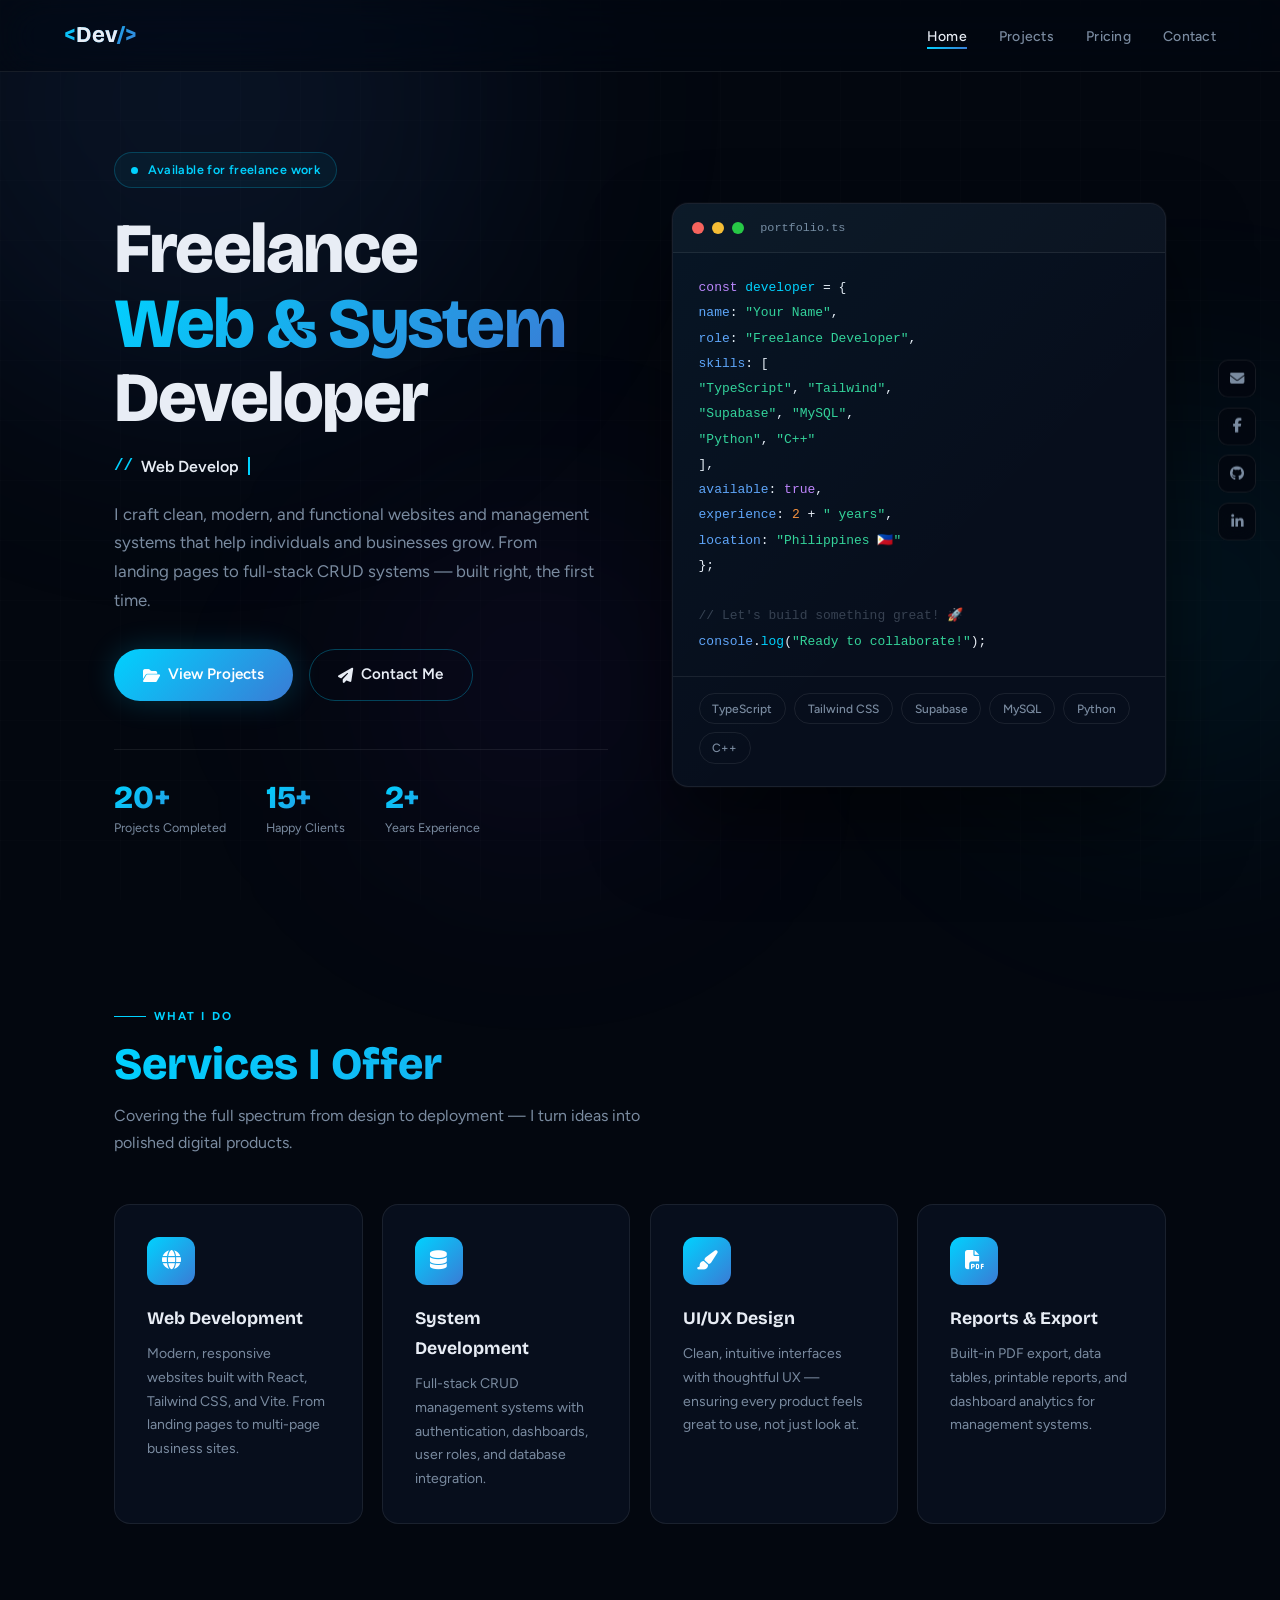
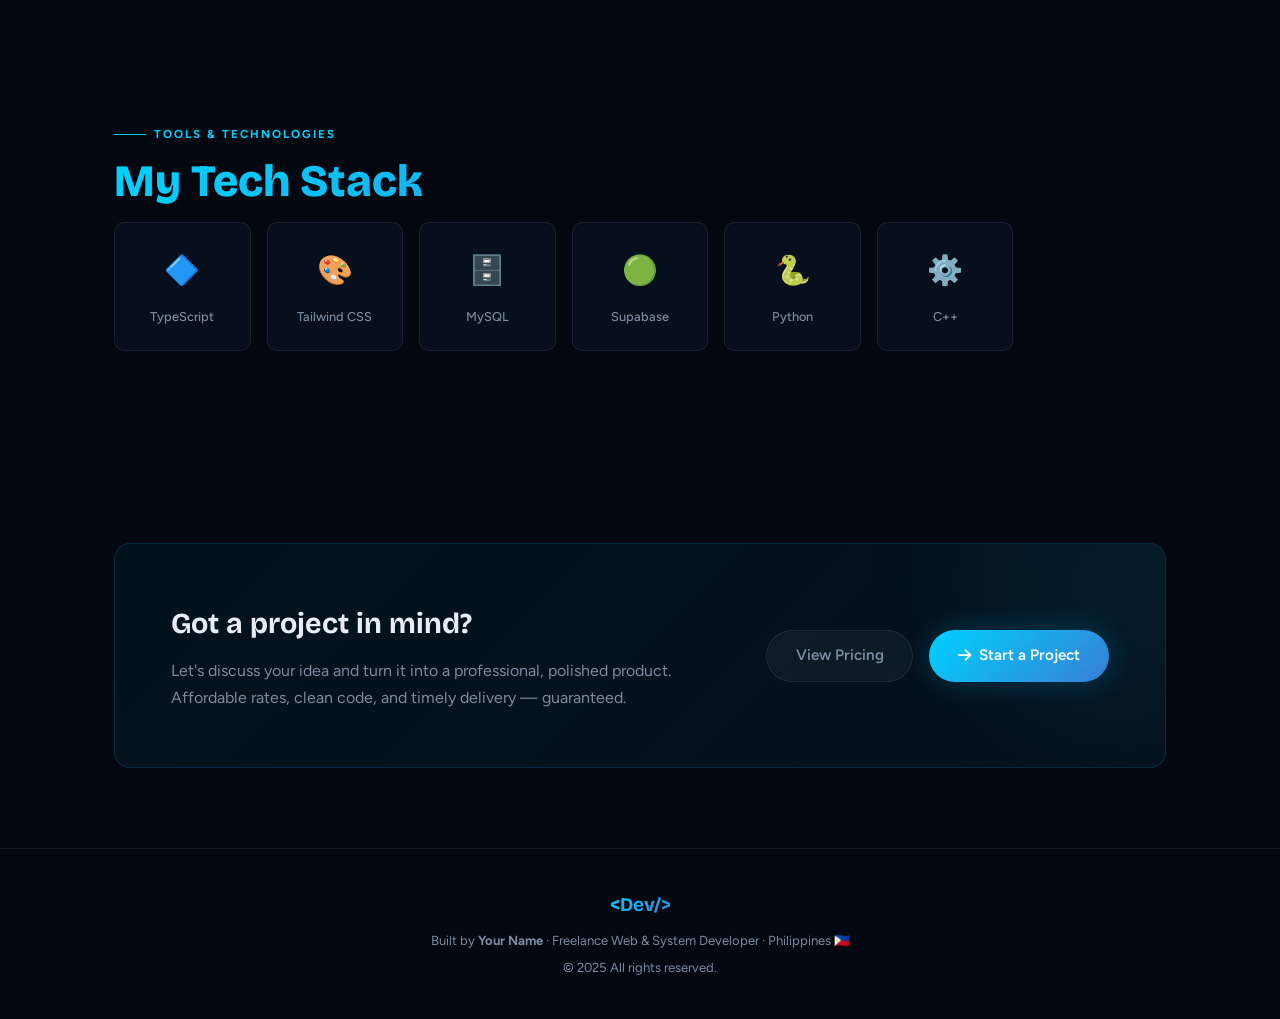
==== index.html @ e7409c3f "Remove download CV link and function Removed the download CV link and its associated function." ====
<!DOCTYPE html>
<html lang="en">
<head>
<meta charset="UTF-8">
<meta name="viewport" content="width=device-width, initial-scale=1.0">
<title>Home — DevPortfolio</title>
<link rel="stylesheet" href="style.css">
<link rel="stylesheet" href="https://cdnjs.cloudflare.com/ajax/libs/font-awesome/6.5.0/css/all.min.css">
<style>
/* ── HOME-SPECIFIC ── */
#home {
  min-height: calc(100vh - var(--nav-h));
  display: flex; align-items: center;
  padding: 5rem 0 4rem;
}
.hero-grid {
  display: grid; grid-template-columns: 1fr 1fr;
  gap: 4rem; align-items: center;
}

/* Badge */
.status-badge {
  display: inline-flex; align-items: center; gap: 0.6rem;
  padding: 0.4rem 1rem; border-radius: 99px;
  border: 1px solid rgba(0,210,255,0.22);
  background: rgba(0,210,255,0.05);
  font-size: 0.78rem; color: var(--cyan); font-weight: 600;
  margin-bottom: 1.5rem; letter-spacing: 0.03em;
}
.dot-pulse { width: 7px; height: 7px; border-radius: 50%; background: var(--cyan); animation: pulse 2s infinite; }
@keyframes pulse { 0%,100%{opacity:1;transform:scale(1)} 50%{opacity:0.35;transform:scale(0.75)} }

/* Heading */
h1.hero-title {
  font-family: var(--heading); font-size: clamp(2.8rem, 5.5vw, 4.4rem);
  font-weight: 800; line-height: 1.06; letter-spacing: -0.025em;
  margin-bottom: 1rem;
}
.grad-line { background: var(--grad); -webkit-background-clip: text; -webkit-text-fill-color: transparent; }

/* Typing */
.typing-row {
  display: flex; align-items: center; gap: 0.5rem;
  font-size: 1rem; margin-bottom: 1.2rem; color: var(--muted); min-height: 1.8em;
}
.typing-prefix { color: var(--cyan); font-weight: 600; font-family: monospace; }
#typing-text { color: var(--text); font-weight: 600; }
.cursor {
  display: inline-block; width: 2px; height: 1.1em;
  background: var(--cyan); margin-left: 1px;
  animation: blink 0.9s step-end infinite; vertical-align: text-bottom;
}
@keyframes blink { 50% { opacity: 0; } }

.hero-desc { color: var(--muted); font-size: 1.05rem; max-width: 480px; margin-bottom: 2.2rem; }

.hero-btns { display: flex; gap: 1rem; flex-wrap: wrap; margin-bottom: 3rem; }

/* Stats */
.hero-stats {
  display: flex; gap: 2.5rem;
  padding-top: 2rem; border-top: 1px solid var(--border);
}
.stat-num {
  font-family: var(--heading); font-size: 2rem; font-weight: 800;
  background: var(--grad); -webkit-background-clip: text; -webkit-text-fill-color: transparent;
  line-height: 1;
}
.stat-label { font-size: 0.78rem; color: var(--muted); margin-top: 0.2rem; }

/* Code Window */
.code-window {
  width: 100%; background: var(--bg2);
  border: 1px solid var(--border); border-radius: var(--radius);
  overflow: hidden;
  box-shadow: 0 40px 80px rgba(0,0,0,0.5), 0 0 0 1px rgba(255,255,255,0.03);
  position: relative;
}
.code-window::before {
  content: ''; position: absolute; inset: 0;
  background: linear-gradient(135deg, rgba(0,210,255,0.04) 0%, transparent 60%);
  pointer-events: none;
}
.code-titlebar {
  display: flex; align-items: center; gap: 0.5rem;
  padding: 0.85rem 1.2rem;
  background: rgba(255,255,255,0.02);
  border-bottom: 1px solid var(--border);
}
.cwin-dot { width: 12px; height: 12px; border-radius: 50%; }
.cwin-r { background: #ff5f57; } .cwin-y { background: #febc2e; } .cwin-g { background: #28c840; }
.cwin-name { font-size: 0.74rem; color: var(--muted); margin-left: 0.5rem; font-family: monospace; }
.code-body { padding: 1.4rem 1.6rem; font-family: 'Courier New', monospace; font-size: 0.81rem; line-height: 1.95; }
.code-line { display: block; }
.c-kw { color: #c084fc; } .c-fn { color: #60a5fa; }
.c-str { color: #34d399; } .c-cmt { color: #374151; }
.c-var { color: var(--cyan); } .c-num { color: #fb923c; }

.skills-bar {
  display: flex; flex-wrap: wrap; gap: 0.5rem;
  padding: 1rem 1.6rem 1.4rem;
  border-top: 1px solid var(--border);
}

/* Services section */
#services { padding: 6rem 0; }
.services-grid {
  display: grid; grid-template-columns: repeat(auto-fit, minmax(240px, 1fr));
  gap: 1.2rem; margin-top: 1rem;
}
.service-card {
  padding: 2rem; border-radius: var(--radius);
  background: var(--bg2); border: 1px solid var(--border);
  position: relative; overflow: hidden; transition: all 0.3s;
}
.service-card::after {
  content: ''; position: absolute; bottom: 0; left: 0; right: 0;
  height: 2px; background: var(--grad);
  transform: scaleX(0); transform-origin: left; transition: transform 0.35s;
}
.service-card:hover { transform: translateY(-5px); border-color: rgba(0,210,255,0.2); box-shadow: 0 20px 50px rgba(0,0,0,0.35); }
.service-card:hover::after { transform: scaleX(1); }
.service-icon {
  width: 48px; height: 48px; border-radius: 12px;
  background: var(--grad); display: flex; align-items: center; justify-content: center;
  font-size: 1.2rem; color: #fff; margin-bottom: 1.2rem;
}
.service-title { font-family: var(--heading); font-size: 1.1rem; font-weight: 700; margin-bottom: 0.5rem; }
.service-desc { color: var(--muted); font-size: 0.875rem; }

/* Tech stack */
#techstack { padding: 6rem 0; }
.tech-grid {
  display: grid; grid-template-columns: repeat(auto-fill, minmax(120px, 1fr));
  gap: 1rem; margin-top: 1rem;
}
.tech-item {
  display: flex; flex-direction: column; align-items: center; gap: 0.7rem;
  padding: 1.4rem 1rem; border-radius: var(--radius-sm);
  background: var(--bg2); border: 1px solid var(--border);
  font-size: 0.8rem; color: var(--muted); font-weight: 500;
  transition: all 0.25s; cursor: default;
}
.tech-item:hover { border-color: rgba(0,210,255,0.3); color: var(--text); transform: translateY(-3px); }
.tech-icon { font-size: 1.8rem; }

/* CTA Banner */
.cta-banner {
  margin: 6rem 0 5rem;
  padding: 3.5rem; border-radius: var(--radius);
  background: linear-gradient(135deg, rgba(0,210,255,0.06), rgba(58,123,213,0.08));
  border: 1px solid rgba(0,210,255,0.15);
  display: flex; align-items: center; justify-content: space-between; gap: 2rem;
  position: relative; overflow: hidden;
}
.cta-banner::before {
  content: ''; position: absolute; top: -50%; right: -10%;
  width: 300px; height: 300px; border-radius: 50%;
  background: rgba(0,210,255,0.05); filter: blur(60px);
}
.cta-banner h3 {
  font-family: var(--heading); font-size: 1.8rem; font-weight: 700; margin-bottom: 0.5rem;
}
.cta-banner p { color: var(--muted); max-width: 500px; }

@media (max-width: 768px) {
  .hero-grid { grid-template-columns: 1fr; }
  .code-window { display: none; }
  .hero-stats { gap: 1.5rem; }
  .cta-banner { flex-direction: column; text-align: center; }
}
</style>
</head>
<body>
<div id="loader"><div class="loader-ring"></div></div>
<div class="grid-bg"></div>
<div class="orb orb-1"></div><div class="orb orb-2"></div><div class="orb orb-3"></div>

<!-- Floating Socials -->
<div class="float-socials">
  <a href="mailto:hello@yourname.com" class="float-social" title="Email"><i class="fas fa-envelope"></i></a>
  <a href="https://facebook.com" target="_blank" class="float-social" title="Facebook"><i class="fab fa-facebook-f"></i></a>
  <a href="https://github.com" target="_blank" class="float-social" title="GitHub"><i class="fab fa-github"></i></a>
  <a href="https://linkedin.com" target="_blank" class="float-social" title="LinkedIn"><i class="fab fa-linkedin-in"></i></a>
</div>

<button id="back-top" onclick="window.scrollTo({top:0,behavior:'smooth'})"><i class="fas fa-chevron-up"></i></button>

<!-- NAV -->
<nav id="navbar">
  <a href="index.html" class="nav-logo">&lt;<em>Dev</em>/&gt;</a>
  <button class="hamburger" id="hamburger"><span></span><span></span><span></span></button>
  <ul class="nav-links" id="nav-links">
    <li><a href="index.html" class="active">Home</a></li>
    <li><a href="projects.html">Projects</a></li>
    <li><a href="pricing.html">Pricing</a></li>
    <li><a href="contact.html">Contact</a></li>
  </ul>
</nav>

<div class="page-wrap">

<!-- ══ HERO ══ -->
<section id="home">
  <div class="container">
    <div class="hero-grid">
      <div class="hero-left page-enter">
        <div class="status-badge"><div class="dot-pulse"></div>Available for freelance work</div>
        <h1 class="hero-title">Freelance<br><span class="grad-line">Web & System</span><br>Developer</h1>
        <div class="typing-row">
          <span class="typing-prefix">// </span>
          <span id="typing-text"></span><span class="cursor"></span>
        </div>
        <p class="hero-desc">I craft clean, modern, and functional websites and management systems that help individuals and businesses grow. From landing pages to full-stack CRUD systems — built right, the first time.</p>
        <div class="hero-btns">
          <a href="projects.html" class="btn btn-primary"><i class="fas fa-folder-open"></i> View Projects</a>
          <a href="contact.html" class="btn btn-outline"><i class="fas fa-paper-plane"></i> Contact Me</a>
        </div>
        <div class="hero-stats">
          <div class="stat-item"><div class="stat-num">20+</div><div class="stat-label">Projects Completed</div></div>
          <div class="stat-item"><div class="stat-num">15+</div><div class="stat-label">Happy Clients</div></div>
          <div class="stat-item"><div class="stat-num">2+</div><div class="stat-label">Years Experience</div></div>
        </div>
      </div>

      <div class="hero-right page-enter" style="animation-delay:0.15s">
        <div class="code-window">
          <div class="code-titlebar">
            <div class="cwin-dot cwin-r"></div>
            <div class="cwin-dot cwin-y"></div>
            <div class="cwin-dot cwin-g"></div>
            <span class="cwin-name">portfolio.ts</span>
          </div>
          <div class="code-body">
<span class="code-line"><span class="c-kw">const</span> <span class="c-var">developer</span> = {</span>
<span class="code-line">  <span class="c-fn">name</span>: <span class="c-str">"Your Name"</span>,</span>
<span class="code-line">  <span class="c-fn">role</span>: <span class="c-str">"Freelance Developer"</span>,</span>
<span class="code-line">  <span class="c-fn">skills</span>: [</span>
<span class="code-line">    <span class="c-str">"TypeScript"</span>, <span class="c-str">"Tailwind"</span>,</span>
<span class="code-line">    <span class="c-str">"Supabase"</span>, <span class="c-str">"MySQL"</span>,</span>
<span class="code-line">    <span class="c-str">"Python"</span>, <span class="c-str">"C++"</span></span>
<span class="code-line">  ],</span>
<span class="code-line">  <span class="c-fn">available</span>: <span class="c-kw">true</span>,</span>
<span class="code-line">  <span class="c-fn">experience</span>: <span class="c-num">2</span> + <span class="c-str">" years"</span>,</span>
<span class="code-line">  <span class="c-fn">location</span>: <span class="c-str">"Philippines 🇵🇭"</span></span>
<span class="code-line">};</span>
<span class="code-line">&nbsp;</span>
<span class="code-line"><span class="c-cmt">// Let's build something great! 🚀</span></span>
<span class="code-line"><span class="c-fn">console</span>.<span class="c-var">log</span>(<span class="c-str">"Ready to collaborate!"</span>);</span>
          </div>
          <div class="skills-bar">
            <span class="chip">TypeScript</span>
            <span class="chip">Tailwind CSS</span>
            <span class="chip">Supabase</span>
            <span class="chip">MySQL</span>
            <span class="chip">Python</span>
            <span class="chip">C++</span>
          </div>
        </div>
      </div>
    </div>
  </div>
</section>

<!-- ══ SERVICES ══ -->
<section id="services">
  <div class="container">
    <div class="reveal"><div class="section-label">What I Do</div></div>
    <h2 class="section-title reveal">Services I Offer</h2>
    <p class="section-sub reveal">Covering the full spectrum from design to deployment — I turn ideas into polished digital products.</p>
    <div class="services-grid">
      <div class="service-card reveal">
        <div class="service-icon"><i class="fas fa-globe"></i></div>
        <div class="service-title">Web Development</div>
        <p class="service-desc">Modern, responsive websites built with React, Tailwind CSS, and Vite. From landing pages to multi-page business sites.</p>
      </div>
      <div class="service-card reveal delay-1">
        <div class="service-icon"><i class="fas fa-database"></i></div>
        <div class="service-title">System Development</div>
        <p class="service-desc">Full-stack CRUD management systems with authentication, dashboards, user roles, and database integration.</p>
      </div>
      <div class="service-card reveal delay-2">
        <div class="service-icon"><i class="fas fa-paint-brush"></i></div>
        <div class="service-title">UI/UX Design</div>
        <p class="service-desc">Clean, intuitive interfaces with thoughtful UX — ensuring every product feels great to use, not just look at.</p>
      </div>
      <div class="service-card reveal delay-3">
        <div class="service-icon"><i class="fas fa-file-pdf"></i></div>
        <div class="service-title">Reports & Export</div>
        <p class="service-desc">Built-in PDF export, data tables, printable reports, and dashboard analytics for management systems.</p>
      </div>
    </div>
  </div>
</section>

<!-- ══ TECH STACK ══ -->
<section id="techstack">
  <div class="container">
    <div class="reveal"><div class="section-label">Tools & Technologies</div></div>
    <h2 class="section-title reveal">My Tech Stack</h2>
    <div class="tech-grid">
      
      <div class="tech-item reveal"><span class="tech-icon">🔷</span>TypeScript</div>
      <div class="tech-item reveal delay-1"><span class="tech-icon">🎨</span>Tailwind CSS</div>
      
      
      <div class="tech-item reveal delay-2"><span class="tech-icon">🗄️</span>MySQL</div>
      <div class="tech-item reveal delay-3"><span class="tech-icon">🟢</span>Supabase</div>
      <div class="tech-item reveal"><span class="tech-icon">🐍</span>Python</div>
      <div class="tech-item reveal delay-1"><span class="tech-icon">⚙️</span>C++</div>
      
      
      
    </div>
  </div>
</section>

<!-- ══ CTA BANNER ══ -->
<div class="container">
  <div class="cta-banner reveal">
    <div>
      <h3>Got a project in mind?</h3>
      <p>Let's discuss your idea and turn it into a professional, polished product. Affordable rates, clean code, and timely delivery — guaranteed.</p>
    </div>
    <div style="display:flex;gap:1rem;flex-shrink:0;flex-wrap:wrap">
      <a href="pricing.html" class="btn btn-ghost">View Pricing</a>
      <a href="contact.html" class="btn btn-primary"><i class="fas fa-arrow-right"></i> Start a Project</a>
    </div>
  </div>
</div>

</div><!-- end page-wrap -->

<!-- FOOTER -->
<footer>
  <div class="container">
    <div class="footer-logo">&lt;Dev/&gt;</div>
    <p>Built by <strong>Your Name</strong> · Freelance Web & System Developer · Philippines 🇵🇭</p>
    <p style="margin-top:0.3rem">© 2025 All rights reserved.</p>
  </div>
</footer>

<script>
window.addEventListener('load', () => setTimeout(() => document.getElementById('loader').classList.add('gone'), 500));

window.addEventListener('scroll', () => {
  document.getElementById('navbar').classList.toggle('scrolled', scrollY > 40);
  document.getElementById('back-top').classList.toggle('visible', scrollY > 400);
});

const ham = document.getElementById('hamburger');
const nl = document.getElementById('nav-links');
ham.addEventListener('click', () => {
  nl.classList.toggle('open');
  const sp = ham.querySelectorAll('span');
  if (nl.classList.contains('open')) {
    sp[0].style.transform = 'rotate(45deg) translate(5px,5px)';
    sp[1].style.opacity = '0';
    sp[2].style.transform = 'rotate(-45deg) translate(5px,-5px)';
  } else { sp.forEach(s => { s.style.transform = ''; s.style.opacity = ''; }); }
});
nl.querySelectorAll('a').forEach(a => a.addEventListener('click', () => {
  nl.classList.remove('open');
  ham.querySelectorAll('span').forEach(s => { s.style.transform = ''; s.style.opacity = ''; });
}));

// Typing
const skills = ['Web Development','System Development','UI/UX Design','Responsive Websites','CRUD Systems','Database Design'];
let si=0,ci=0,del=false;
const el = document.getElementById('typing-text');
function type() {
  const w = skills[si];
  el.textContent = del ? w.substring(0,ci--) : w.substring(0,ci++);
  let d = del ? 55 : 85;
  if (!del && ci===w.length+1) { d=1800; del=true; }
  if (del && ci===0) { del=false; si=(si+1)%skills.length; d=400; }
  setTimeout(type, d);
}
setTimeout(type, 900);

// Reveal
const obs = new IntersectionObserver(entries => {
  entries.forEach(e => { if (e.isIntersecting) { e.target.classList.add('visible'); obs.unobserve(e.target); } });
}, { threshold: 0.1 });
document.querySelectorAll('.reveal').forEach(el => obs.observe(el));</script>
</body>
</html>
---- style.css ----
@import url('https://fonts.googleapis.com/css2?family=Bricolage+Grotesque:opsz,wght@12..96,300;12..96,400;12..96,600;12..96,700;12..96,800&family=Figtree:wght@300;400;500;600&display=swap');

:root {
  --bg: #03070f;
  --bg2: #070e1c;
  --bg3: #0a1427;
  --surface: rgba(255,255,255,0.04);
  --border: rgba(255,255,255,0.08);
  --border-glow: rgba(0,210,255,0.3);
  --cyan: #00d2ff;
  --blue: #3a7bd5;
  --purple: #7c3aed;
  --grad: linear-gradient(135deg, #00d2ff, #3a7bd5);
  --grad2: linear-gradient(135deg, #3a7bd5, #7c3aed);
  --text: #e8edf5;
  --muted: #7a8ba0;
  --heading: 'Bricolage Grotesque', sans-serif;
  --body: 'Figtree', sans-serif;
  --nav-h: 72px;
  --radius: 16px;
  --radius-sm: 10px;
  --max-w: 1180px;
}

*, *::before, *::after { box-sizing: border-box; margin: 0; padding: 0; }
html { scroll-behavior: smooth; }
body {
  font-family: var(--body);
  background: var(--bg);
  color: var(--text);
  line-height: 1.7;
  overflow-x: hidden;
  min-height: 100vh;
}

::-webkit-scrollbar { width: 4px; }
::-webkit-scrollbar-track { background: var(--bg); }
::-webkit-scrollbar-thumb { background: var(--blue); border-radius: 99px; }

/* ── ORBS ── */
.orb { position: fixed; border-radius: 50%; filter: blur(120px); pointer-events: none; z-index: 0; }
.orb-1 { width: 600px; height: 600px; background: rgba(58,123,213,0.1); top: -200px; left: -100px; }
.orb-2 { width: 400px; height: 400px; background: rgba(0,210,255,0.07); bottom: 10%; right: -100px; }
.orb-3 { width: 300px; height: 300px; background: rgba(124,58,237,0.08); top: 60%; left: 30%; }

/* ── GRID DECO ── */
.grid-bg {
  position: fixed; inset: 0; z-index: 0; pointer-events: none;
  background-image:
    linear-gradient(rgba(255,255,255,0.012) 1px, transparent 1px),
    linear-gradient(90deg, rgba(255,255,255,0.012) 1px, transparent 1px);
  background-size: 60px 60px;
}

/* ── LOADER ── */
#loader {
  position: fixed; inset: 0; z-index: 9999;
  background: var(--bg);
  display: flex; align-items: center; justify-content: center;
  transition: opacity 0.5s, visibility 0.5s;
}
#loader.gone { opacity: 0; visibility: hidden; }
.loader-ring {
  width: 48px; height: 48px; border-radius: 50%;
  border: 2px solid var(--border);
  border-top-color: var(--cyan);
  animation: spin 0.8s linear infinite;
}
@keyframes spin { to { transform: rotate(360deg); } }

/* ── NAV ── */
nav {
  position: fixed; top: 0; left: 0; right: 0; z-index: 1000;
  height: var(--nav-h);
  display: flex; align-items: center;
  padding: 0 clamp(1.5rem, 5vw, 4rem);
  background: rgba(3,7,15,0.6);
  backdrop-filter: blur(24px) saturate(1.4);
  -webkit-backdrop-filter: blur(24px) saturate(1.4);
  border-bottom: 1px solid var(--border);
  transition: background 0.3s;
}
nav.scrolled { background: rgba(3,7,15,0.9); }

.nav-logo {
  font-family: var(--heading); font-size: 1.4rem; font-weight: 700;
  text-decoration: none; margin-right: auto;
  background: var(--grad); -webkit-background-clip: text; -webkit-text-fill-color: transparent;
}
.nav-logo em { font-style: normal; -webkit-text-fill-color: var(--text); }

.nav-links { display: flex; gap: 2rem; list-style: none; align-items: center; }
.nav-links a {
  font-size: 0.875rem; font-weight: 500; color: var(--muted);
  text-decoration: none; letter-spacing: 0.02em;
  position: relative; padding: 4px 0;
  transition: color 0.2s;
}
.nav-links a::after {
  content: ''; position: absolute; bottom: 0; left: 0; right: 0;
  height: 1.5px; background: var(--grad);
  transform: scaleX(0); transform-origin: left;
  transition: transform 0.3s;
}
.nav-links a:hover, .nav-links a.active { color: var(--text); }
.nav-links a.active::after, .nav-links a:hover::after { transform: scaleX(1); }
.nav-links a.nav-cta {
  padding: 0.45rem 1.2rem; border-radius: 99px;
  background: var(--grad); color: #fff !important; font-weight: 600;
  transition: opacity 0.2s, transform 0.2s !important;
}
.nav-links a.nav-cta::after { display: none !important; }
.nav-links a.nav-cta:hover { opacity: 0.85; transform: translateY(-1px); }

.hamburger {
  display: none; cursor: pointer; background: none;
  border: none; padding: 8px; flex-direction: column; gap: 5px;
}
.hamburger span { display: block; width: 22px; height: 2px; background: var(--text); border-radius: 2px; transition: all 0.3s; }

/* ── CONTAINER ── */
.container { max-width: var(--max-w); margin: 0 auto; padding: 0 clamp(1.5rem, 5vw, 4rem); }

/* ── PAGE WRAPPER ── */
.page-wrap { position: relative; z-index: 1; padding-top: var(--nav-h); }

/* ── SECTION LABELS ── */
.section-label {
  display: inline-flex; align-items: center; gap: 0.5rem;
  font-size: 0.72rem; font-weight: 700; letter-spacing: 0.18em;
  text-transform: uppercase; color: var(--cyan); margin-bottom: 0.8rem;
}
.section-label::before { content: ''; width: 2rem; height: 1px; background: var(--cyan); }

h1.page-title, h2.section-title {
  font-family: var(--heading); font-weight: 800; line-height: 1.1;
  background: var(--grad); -webkit-background-clip: text; -webkit-text-fill-color: transparent;
}
h1.page-title { font-size: clamp(2.8rem, 6vw, 4.5rem); letter-spacing: -0.02em; }
h2.section-title { font-size: clamp(1.8rem, 3.5vw, 2.8rem); margin-bottom: 0.8rem; }

.section-sub { color: var(--muted); font-size: 1rem; max-width: 560px; margin-bottom: 3rem; }

/* ── BUTTONS ── */
.btn {
  display: inline-flex; align-items: center; gap: 0.5rem;
  padding: 0.75rem 1.8rem; border-radius: 99px;
  font-weight: 600; font-size: 0.95rem; cursor: pointer;
  text-decoration: none; border: none; font-family: var(--body);
  transition: all 0.25s;
}
.btn-primary { background: var(--grad); color: #fff; box-shadow: 0 0 30px rgba(0,210,255,0.2); }
.btn-primary:hover { transform: translateY(-2px); box-shadow: 0 0 40px rgba(0,210,255,0.35); }
.btn-outline { background: transparent; color: var(--text); border: 1px solid var(--border-glow); }
.btn-outline:hover { background: rgba(0,210,255,0.08); transform: translateY(-2px); }
.btn-ghost { background: rgba(255,255,255,0.04); color: var(--muted); border: 1px solid var(--border); }
.btn-ghost:hover { color: var(--text); border-color: var(--border-glow); }

/* ── FLOATING SOCIALS ── */
.float-socials {
  position: fixed; right: 1.5rem; top: 50%; transform: translateY(-50%);
  z-index: 500; display: flex; flex-direction: column; gap: 0.6rem;
}
.float-social {
  width: 38px; height: 38px; border-radius: 10px;
  display: flex; align-items: center; justify-content: center;
  background: rgba(3,7,15,0.8); backdrop-filter: blur(12px);
  border: 1px solid var(--border); color: var(--muted);
  text-decoration: none; font-size: 0.9rem;
  transition: all 0.2s;
}
.float-social:hover { background: var(--grad); color: #fff; border-color: transparent; transform: translateX(-4px); }

/* ── BACK TO TOP ── */
#back-top {
  position: fixed; bottom: 2rem; right: 1.5rem; z-index: 500;
  width: 42px; height: 42px; border-radius: 12px;
  background: var(--grad); color: #fff; border: none; cursor: pointer;
  display: flex; align-items: center; justify-content: center; font-size: 0.9rem;
  box-shadow: 0 4px 20px rgba(0,210,255,0.25);
  opacity: 0; transform: translateY(20px); transition: all 0.3s;
}
#back-top.visible { opacity: 1; transform: translateY(0); }
#back-top:hover { transform: translateY(-3px); }

/* ── FOOTER ── */
footer {
  position: relative; z-index: 1;
  border-top: 1px solid var(--border);
  padding: 2.5rem 0; text-align: center; margin-top: auto;
}
.footer-logo {
  font-family: var(--heading); font-size: 1.2rem; font-weight: 700;
  background: var(--grad); -webkit-background-clip: text; -webkit-text-fill-color: transparent;
  display: inline-block; margin-bottom: 0.5rem;
}
footer p { color: var(--muted); font-size: 0.82rem; }

/* ── PAGE TRANSITION ── */
.page-enter {
  animation: fadeUp 0.55s ease both;
}
@keyframes fadeUp {
  from { opacity: 0; transform: translateY(24px); }
  to   { opacity: 1; transform: translateY(0); }
}

/* ── REVEAL ── */
.reveal { opacity: 0; transform: translateY(28px); transition: opacity 0.65s ease, transform 0.65s ease; }
.reveal.visible { opacity: 1; transform: none; }
.delay-1 { transition-delay: 0.1s; }
.delay-2 { transition-delay: 0.2s; }
.delay-3 { transition-delay: 0.3s; }
.delay-4 { transition-delay: 0.4s; }

/* ── TAGS / CHIPS ── */
.chip {
  padding: 0.28rem 0.8rem; border-radius: 99px; font-size: 0.75rem; font-weight: 500;
  border: 1px solid var(--border); color: var(--muted); transition: all 0.2s;
}
.chip:hover { border-color: rgba(0,210,255,0.4); color: var(--cyan); }
.tag-cyan {
  font-size: 0.7rem; font-weight: 600; letter-spacing: 0.05em;
  padding: 0.2rem 0.65rem; border-radius: 99px;
  background: rgba(0,210,255,0.08); color: var(--cyan);
  border: 1px solid rgba(0,210,255,0.15);
}

/* ── MOBILE ── */
@media (max-width: 768px) {
  .hamburger { display: flex; }
  .nav-links {
    position: fixed; inset: var(--nav-h) 0 0 0;
    background: rgba(3,7,15,0.98); backdrop-filter: blur(24px);
    flex-direction: column; justify-content: center; gap: 2.5rem; font-size: 1.1rem;
    transform: translateX(100%); transition: transform 0.35s;
  }
  .nav-links.open { transform: translateX(0); }
  .float-socials { display: none; }
}
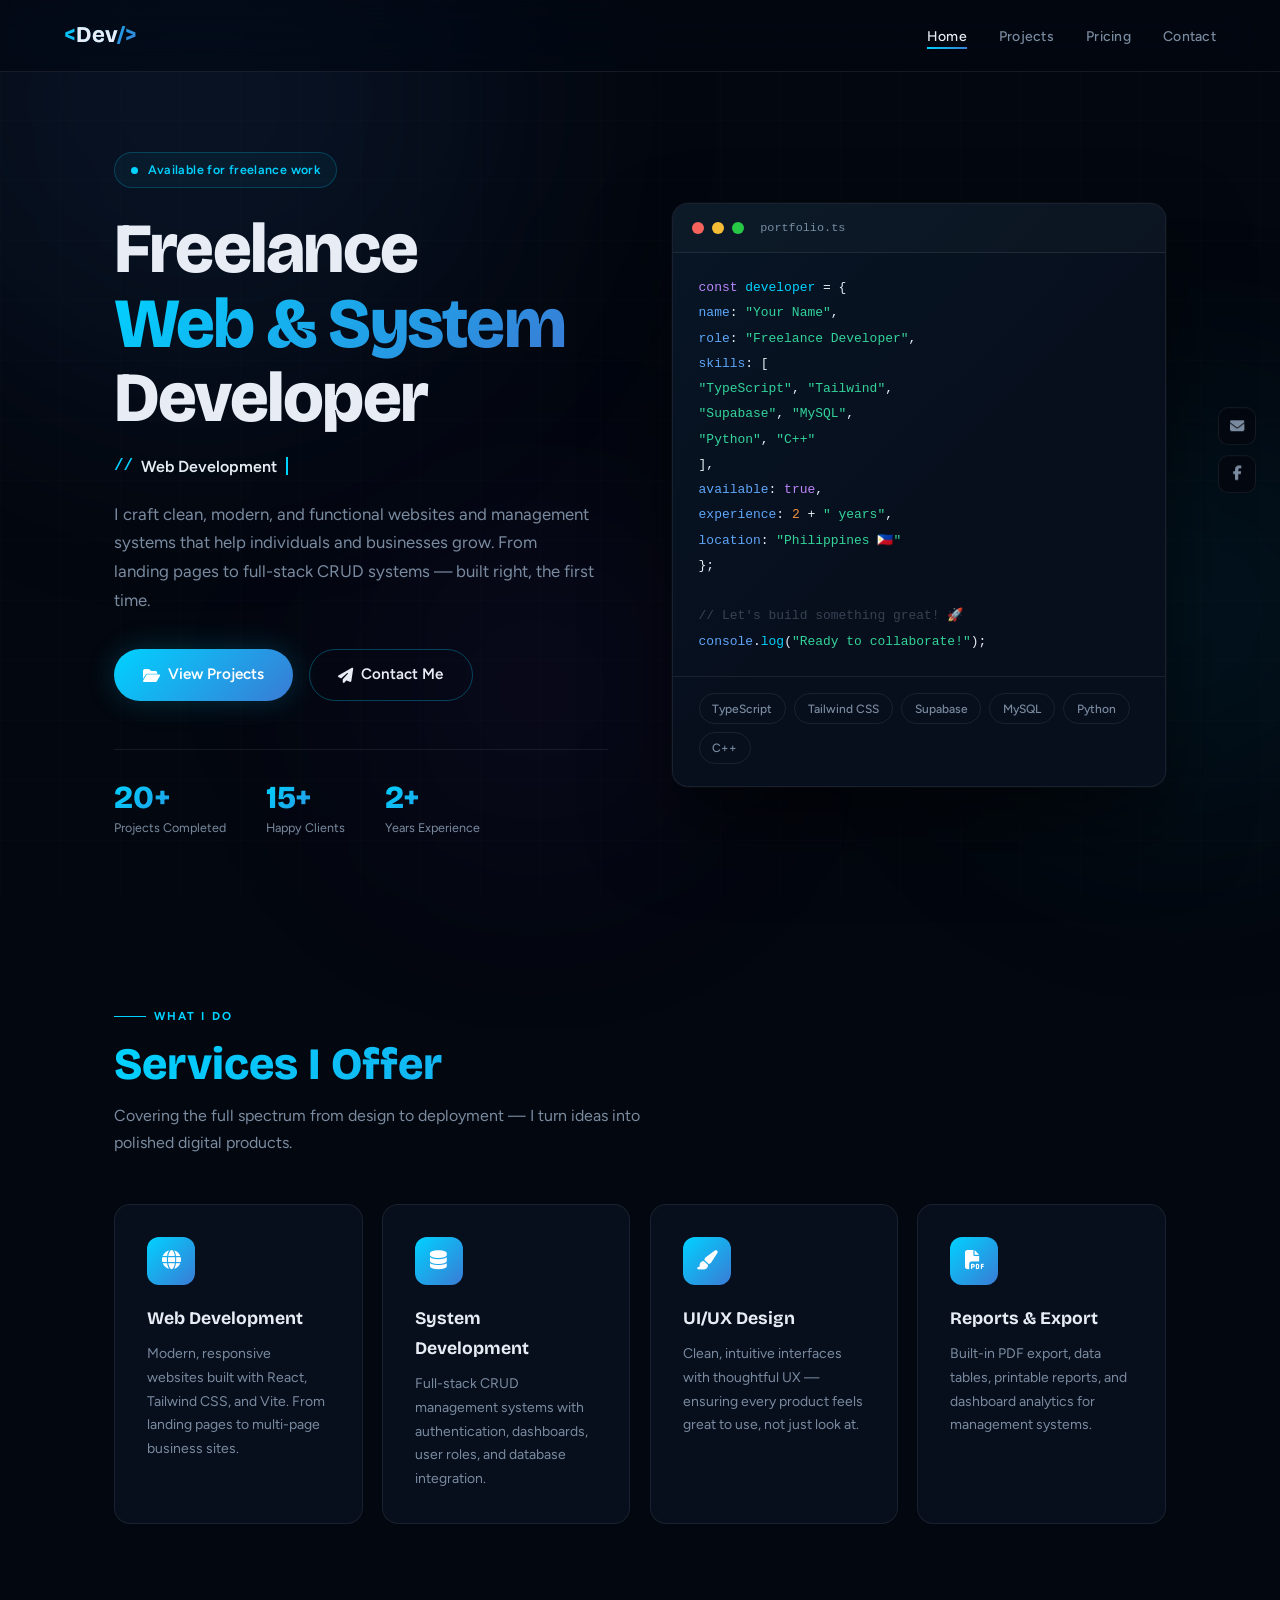
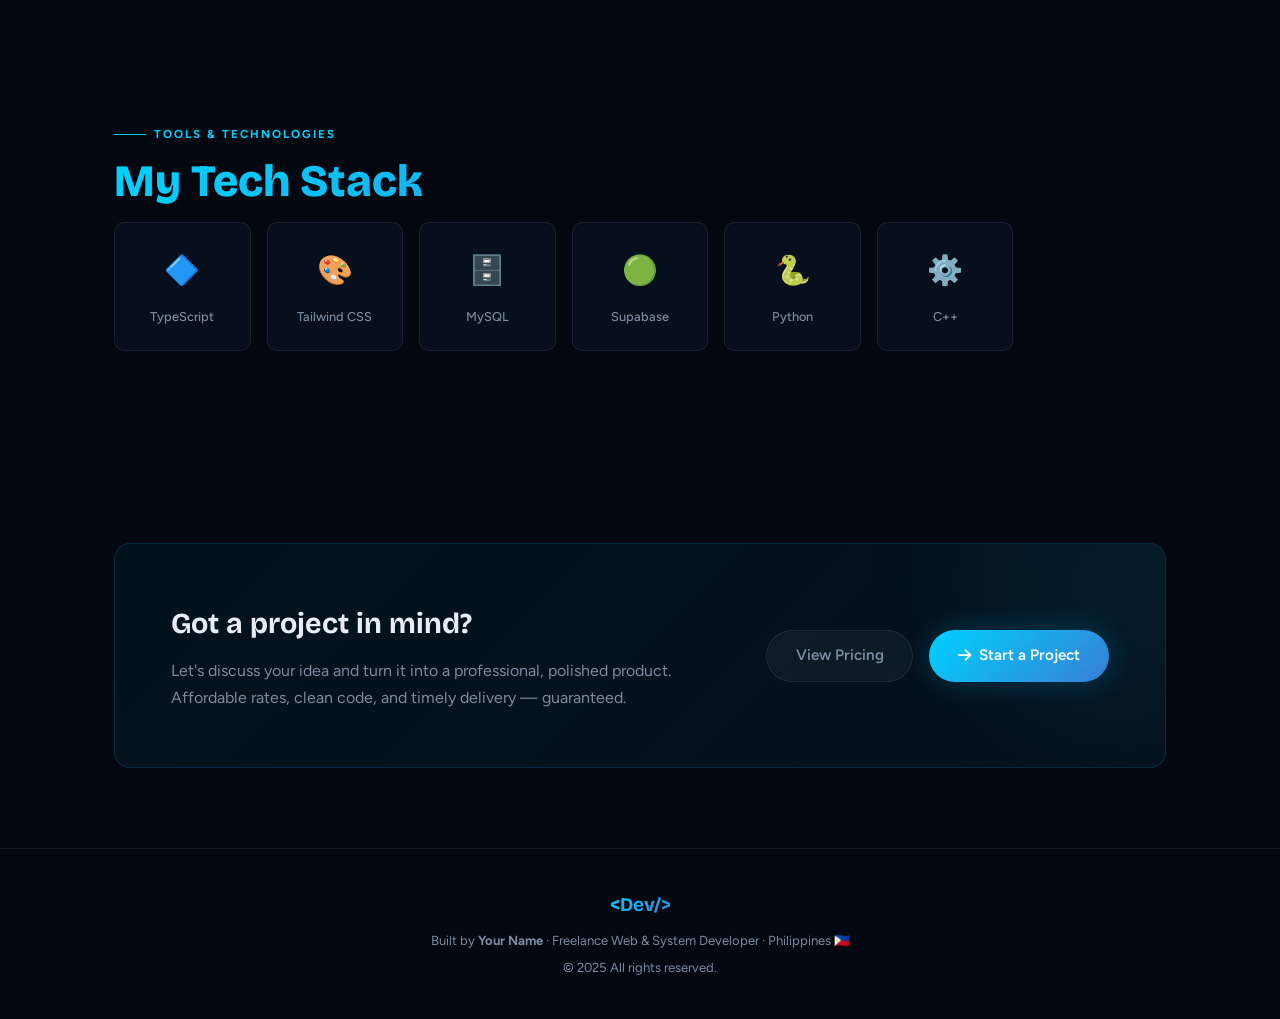
==== commit 19869678: "Update index.html" ====
--- a/index.html
+++ b/index.html
@@ -180,8 +180,6 @@
 <div class="float-socials">
   <a href="mailto:hello@yourname.com" class="float-social" title="Email"><i class="fas fa-envelope"></i></a>
   <a href="https://facebook.com" target="_blank" class="float-social" title="Facebook"><i class="fab fa-facebook-f"></i></a>
-  <a href="https://github.com" target="_blank" class="float-social" title="GitHub"><i class="fab fa-github"></i></a>
-  <a href="https://linkedin.com" target="_blank" class="float-social" title="LinkedIn"><i class="fab fa-linkedin-in"></i></a>
 </div>
 
 <button id="back-top" onclick="window.scrollTo({top:0,behavior:'smooth'})"><i class="fas fa-chevron-up"></i></button>
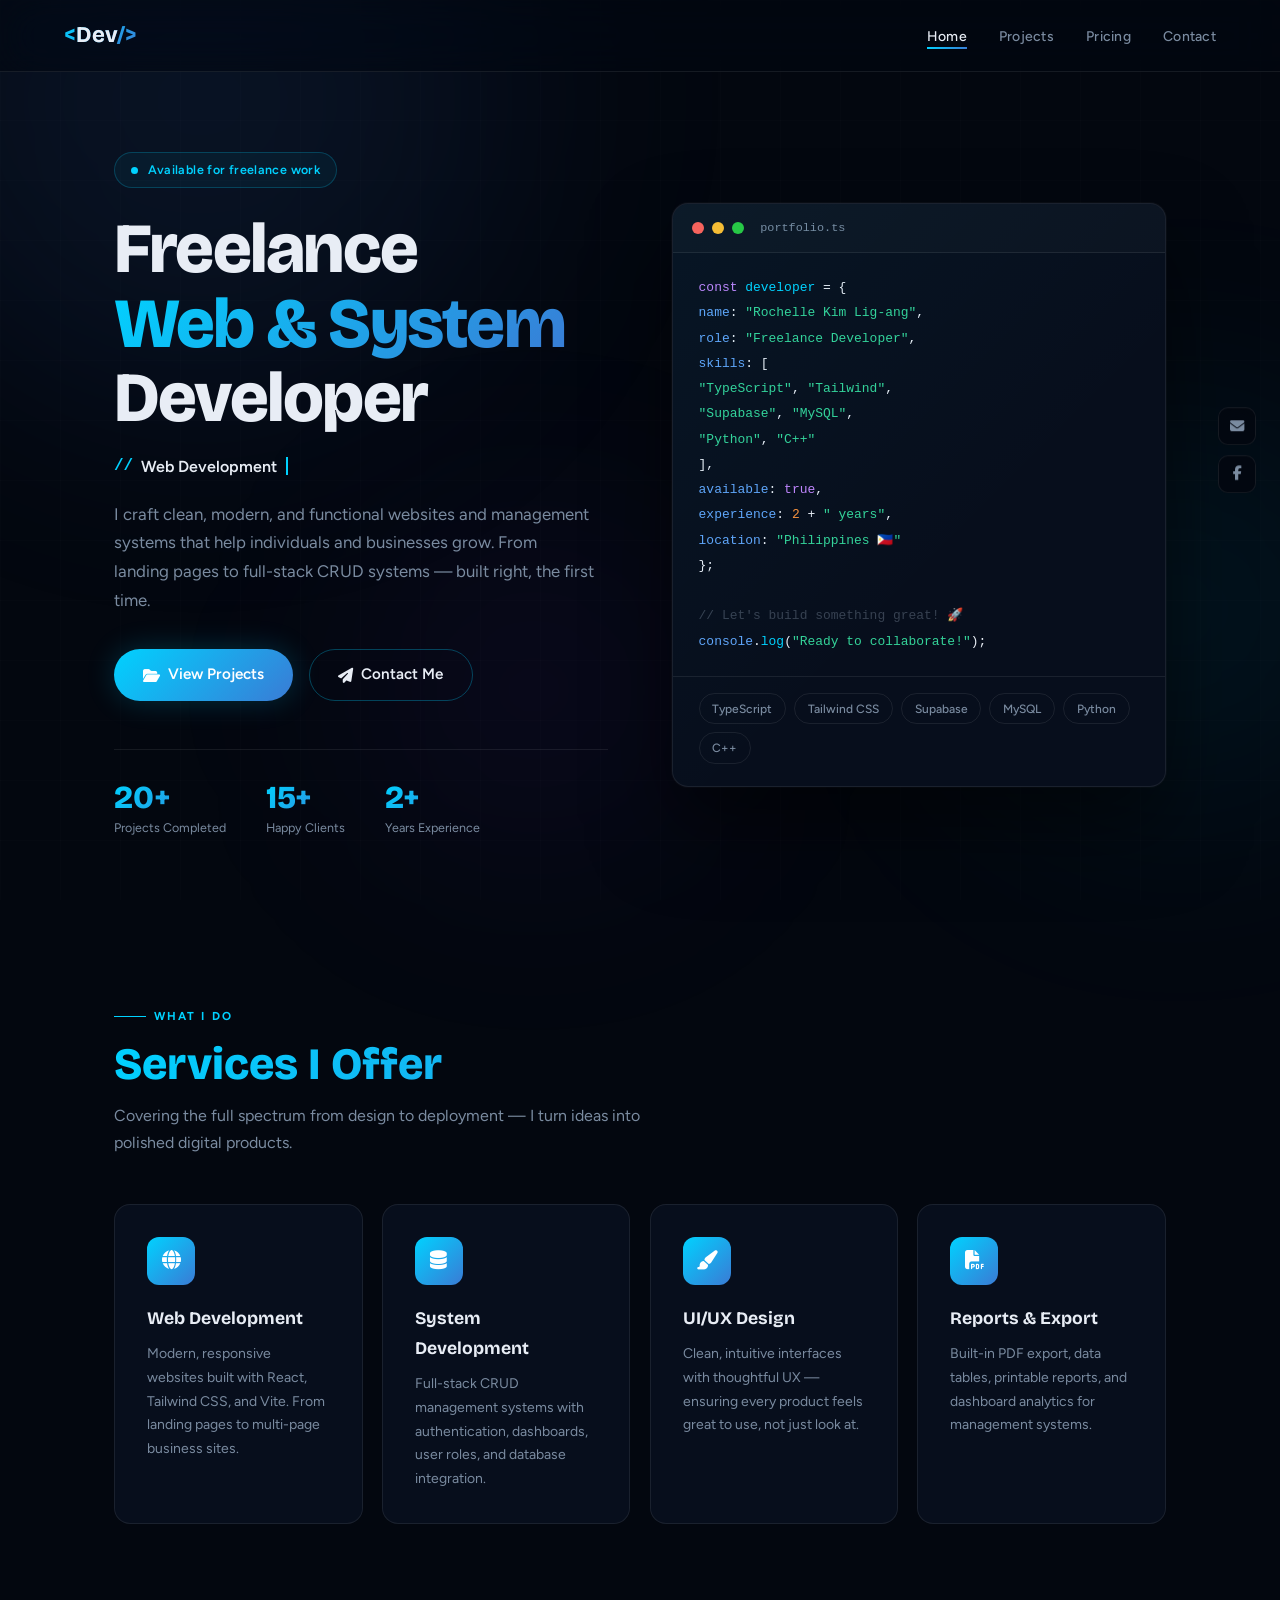
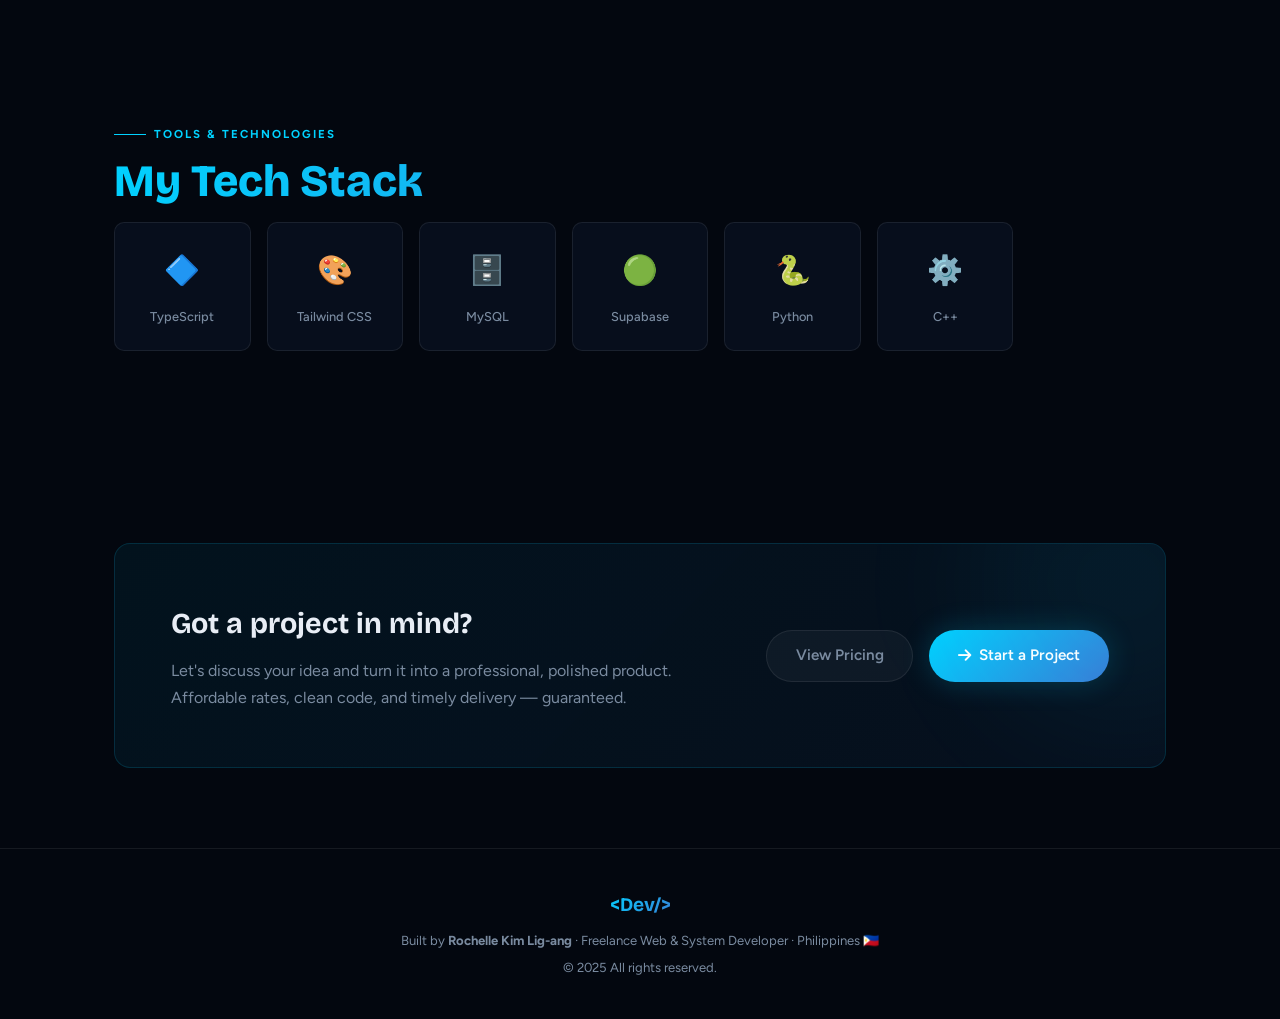
==== commit a7fd1e9d: "Update index.html" ====
--- a/index.html
+++ b/index.html
@@ -178,8 +178,8 @@
 
 <!-- Floating Socials -->
 <div class="float-socials">
-  <a href="mailto:hello@yourname.com" class="float-social" title="Email"><i class="fas fa-envelope"></i></a>
-  <a href="https://facebook.com" target="_blank" class="float-social" title="Facebook"><i class="fab fa-facebook-f"></i></a>
+  <a href="mailto:kimligang@gmail.com" class="float-social" title="Email"><i class="fas fa-envelope"></i></a>
+  <a href="https://www.facebook.com/rochelle.kim.lig.ang.2024" target="_blank" class="float-social" title="Facebook"><i class="fab fa-facebook-f"></i></a>
 </div>
 
 <button id="back-top" onclick="window.scrollTo({top:0,behavior:'smooth'})"><i class="fas fa-chevron-up"></i></button>
@@ -231,7 +231,7 @@
           </div>
           <div class="code-body">
 <span class="code-line"><span class="c-kw">const</span> <span class="c-var">developer</span> = {</span>
-<span class="code-line">  <span class="c-fn">name</span>: <span class="c-str">"Your Name"</span>,</span>
+<span class="code-line">  <span class="c-fn">name</span>: <span class="c-str">"Rochelle Kim Lig-ang"</span>,</span>
 <span class="code-line">  <span class="c-fn">role</span>: <span class="c-str">"Freelance Developer"</span>,</span>
 <span class="code-line">  <span class="c-fn">skills</span>: [</span>
 <span class="code-line">    <span class="c-str">"TypeScript"</span>, <span class="c-str">"Tailwind"</span>,</span>
@@ -333,7 +333,7 @@
 <footer>
   <div class="container">
     <div class="footer-logo">&lt;Dev/&gt;</div>
-    <p>Built by <strong>Your Name</strong> · Freelance Web & System Developer · Philippines 🇵🇭</p>
+    <p>Built by <strong>Rochelle Kim Lig-ang</strong> · Freelance Web & System Developer · Philippines 🇵🇭</p>
     <p style="margin-top:0.3rem">© 2025 All rights reserved.</p>
   </div>
 </footer>
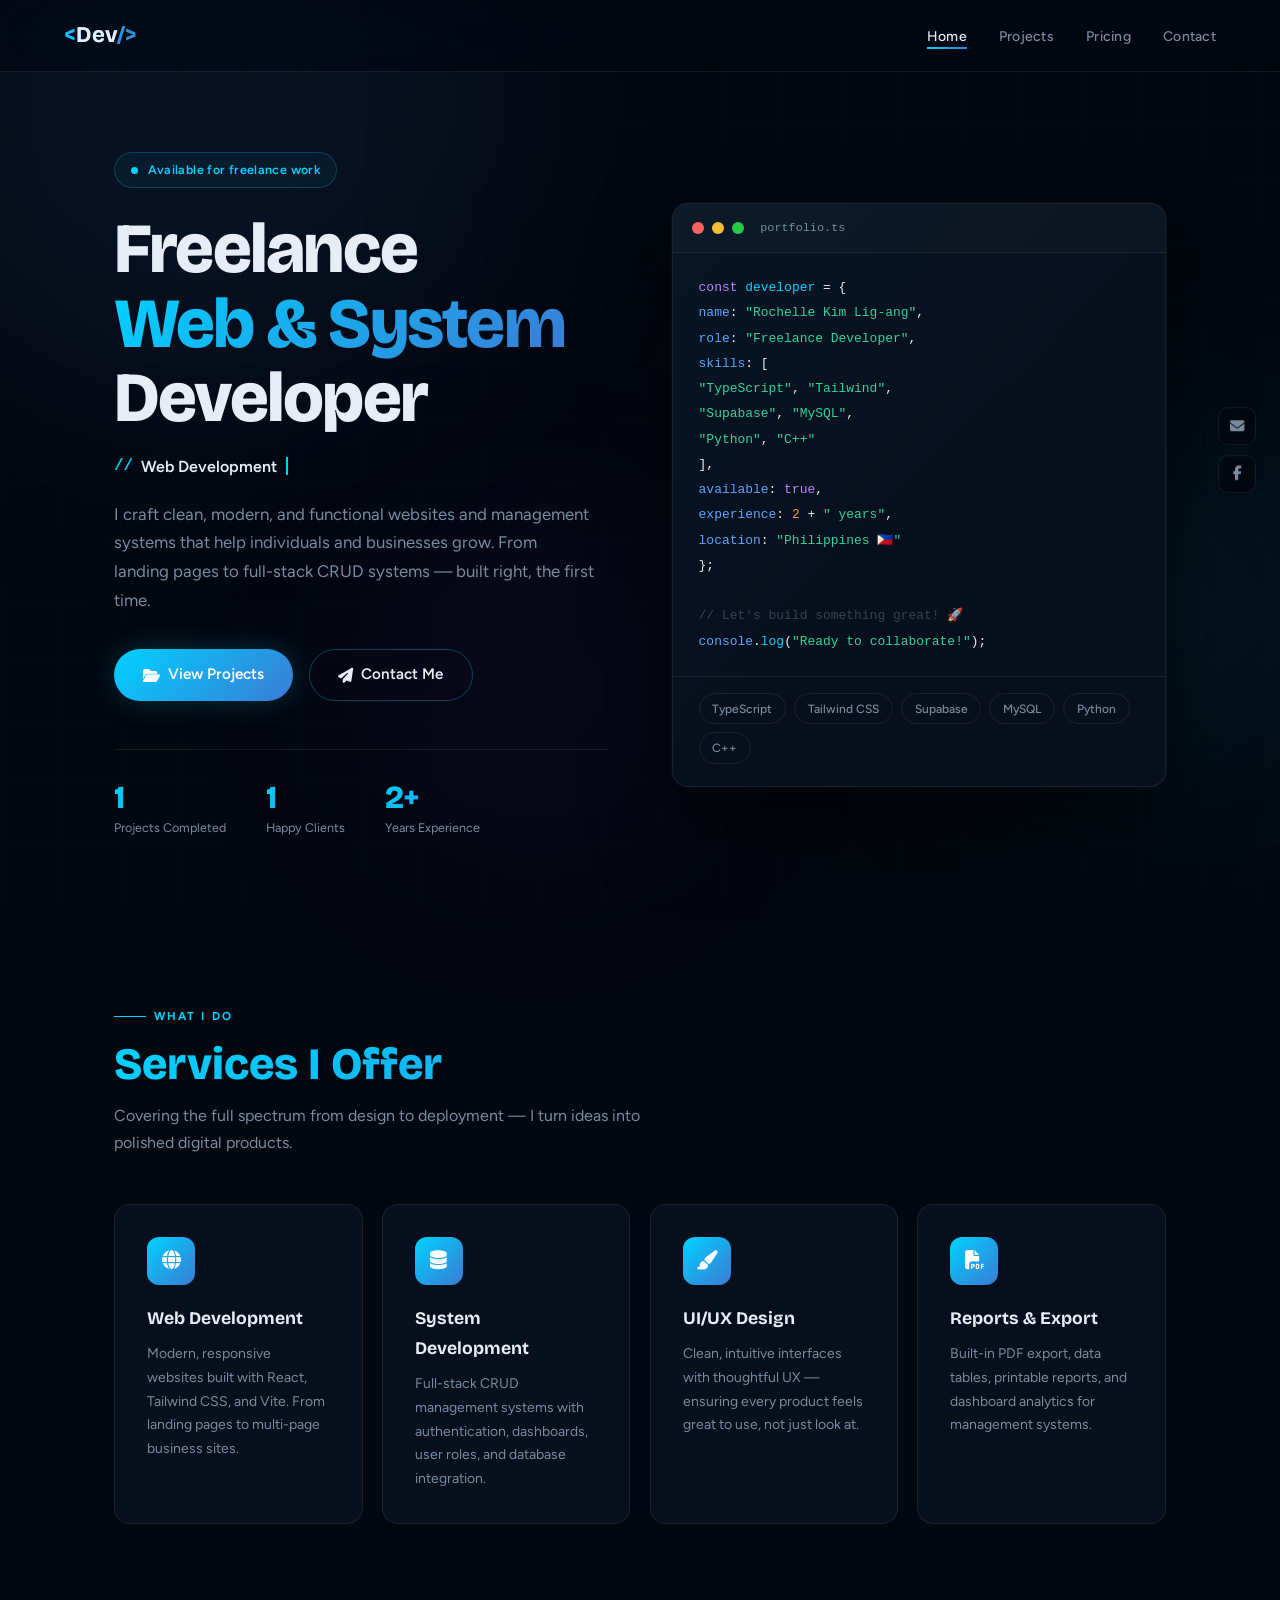
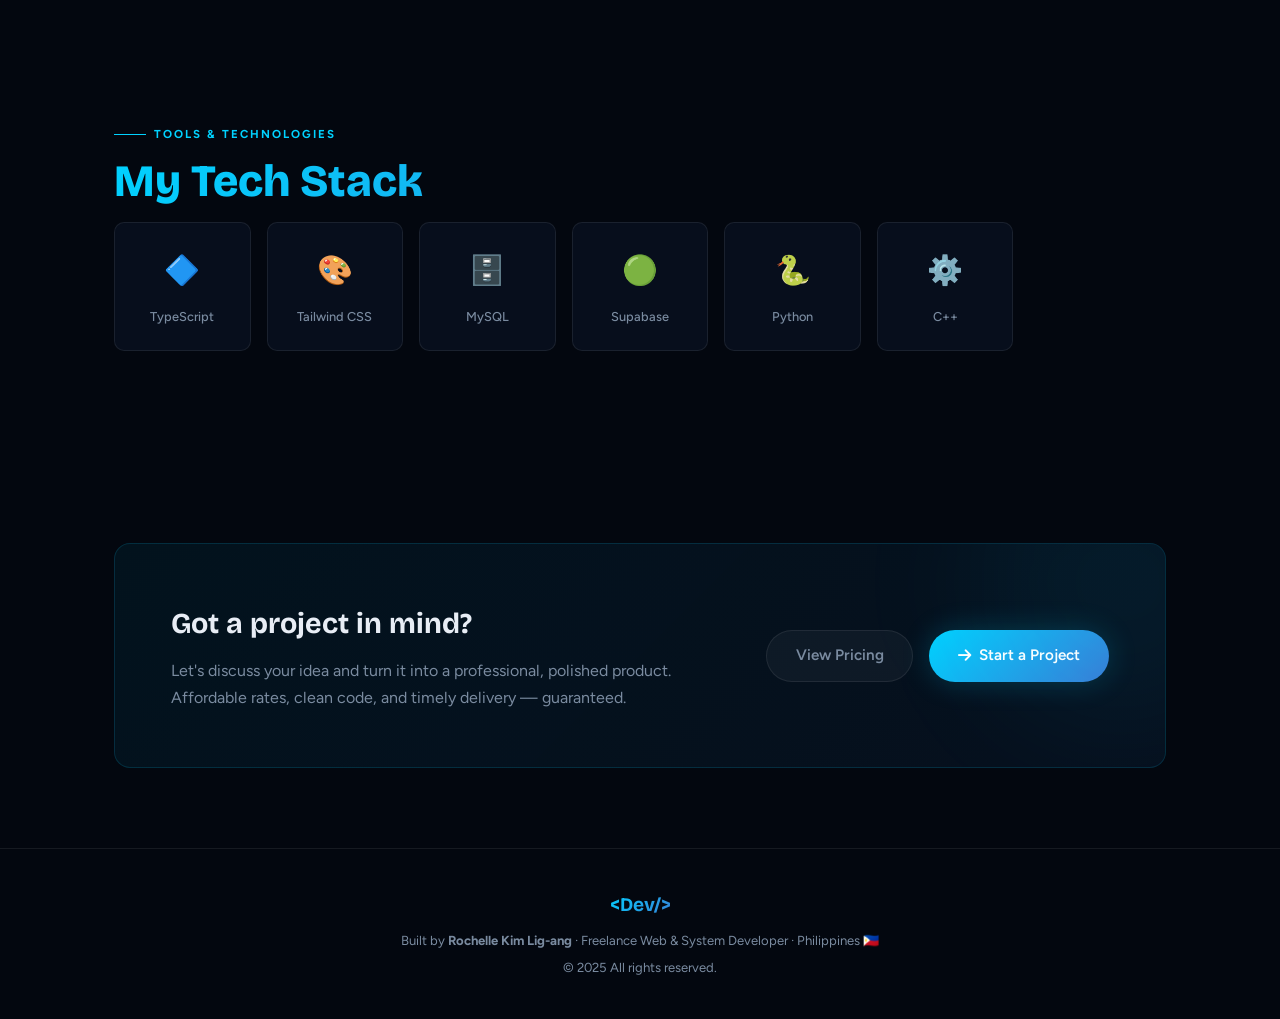
==== commit 055fefa2: "Update index.html" ====
--- a/index.html
+++ b/index.html
@@ -215,8 +215,8 @@
           <a href="contact.html" class="btn btn-outline"><i class="fas fa-paper-plane"></i> Contact Me</a>
         </div>
         <div class="hero-stats">
-          <div class="stat-item"><div class="stat-num">20+</div><div class="stat-label">Projects Completed</div></div>
-          <div class="stat-item"><div class="stat-num">15+</div><div class="stat-label">Happy Clients</div></div>
+          <div class="stat-item"><div class="stat-num">1</div><div class="stat-label">Projects Completed</div></div>
+          <div class="stat-item"><div class="stat-num">1</div><div class="stat-label">Happy Clients</div></div>
           <div class="stat-item"><div class="stat-num">2+</div><div class="stat-label">Years Experience</div></div>
         </div>
       </div>
@@ -339,7 +339,10 @@
 </footer>
 
 <script>
-window.addEventListener('load', () => setTimeout(() => document.getElementById('loader').classList.add('gone'), 500));
+// Hide loader on load or after 1.5s max (fallback)
+const hideLoader = () => document.getElementById('loader').classList.add('gone');
+window.addEventListener('load', () => setTimeout(hideLoader, 300));
+setTimeout(hideLoader, 1500);
 
 window.addEventListener('scroll', () => {
   document.getElementById('navbar').classList.toggle('scrolled', scrollY > 40);
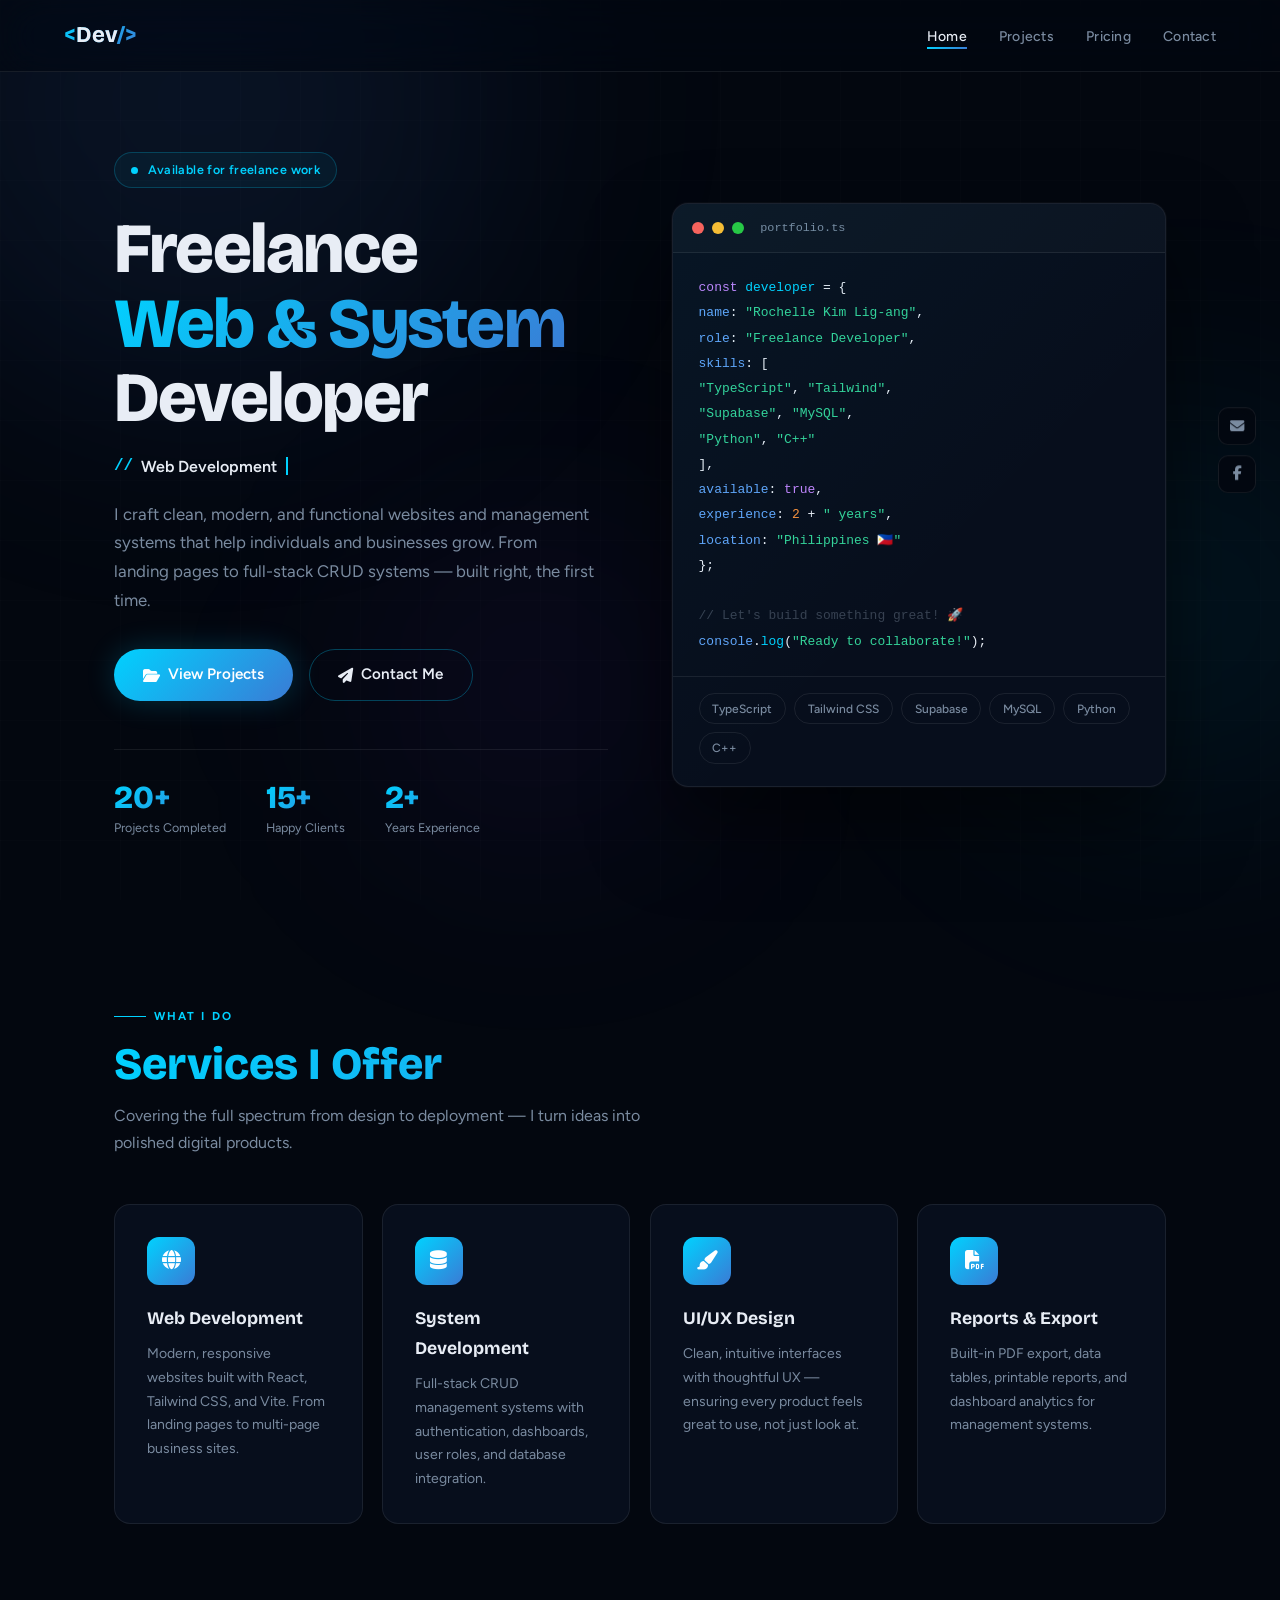
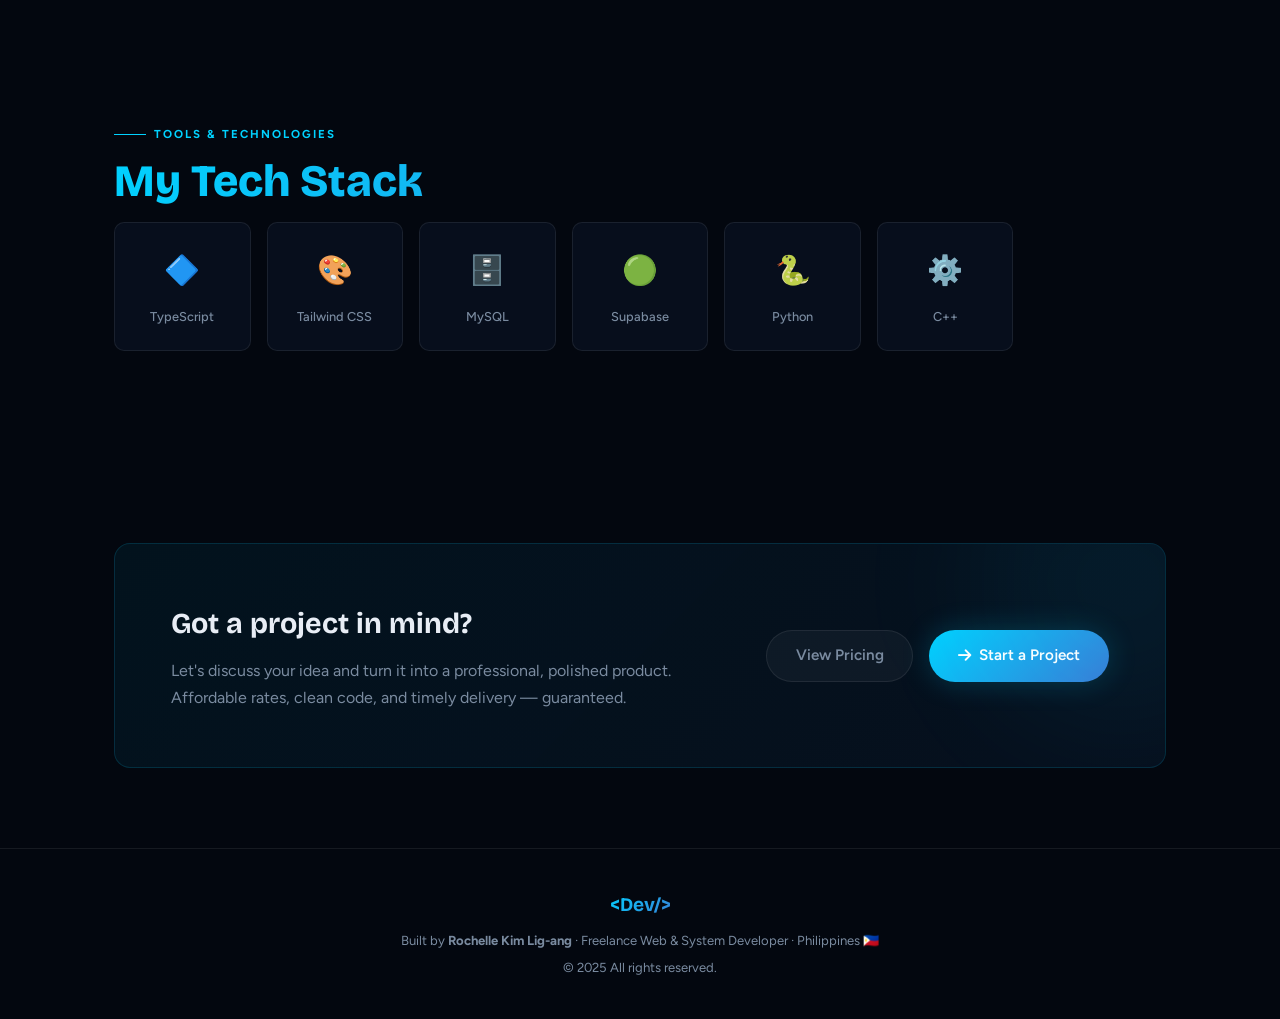
==== commit fff22830: "Update index.html" ====
--- a/index.html
+++ b/index.html
@@ -4,6 +4,7 @@
 <meta charset="UTF-8">
 <meta name="viewport" content="width=device-width, initial-scale=1.0">
 <title>Home — DevPortfolio</title>
+<link rel="icon" type="image/svg+xml" href="favicon.svg">
 <link rel="stylesheet" href="style.css">
 <link rel="stylesheet" href="https://cdnjs.cloudflare.com/ajax/libs/font-awesome/6.5.0/css/all.min.css">
 <style>
@@ -215,8 +216,8 @@
           <a href="contact.html" class="btn btn-outline"><i class="fas fa-paper-plane"></i> Contact Me</a>
         </div>
         <div class="hero-stats">
-          <div class="stat-item"><div class="stat-num">1</div><div class="stat-label">Projects Completed</div></div>
-          <div class="stat-item"><div class="stat-num">1</div><div class="stat-label">Happy Clients</div></div>
+          <div class="stat-item"><div class="stat-num">20+</div><div class="stat-label">Projects Completed</div></div>
+          <div class="stat-item"><div class="stat-num">15+</div><div class="stat-label">Happy Clients</div></div>
           <div class="stat-item"><div class="stat-num">2+</div><div class="stat-label">Years Experience</div></div>
         </div>
       </div>
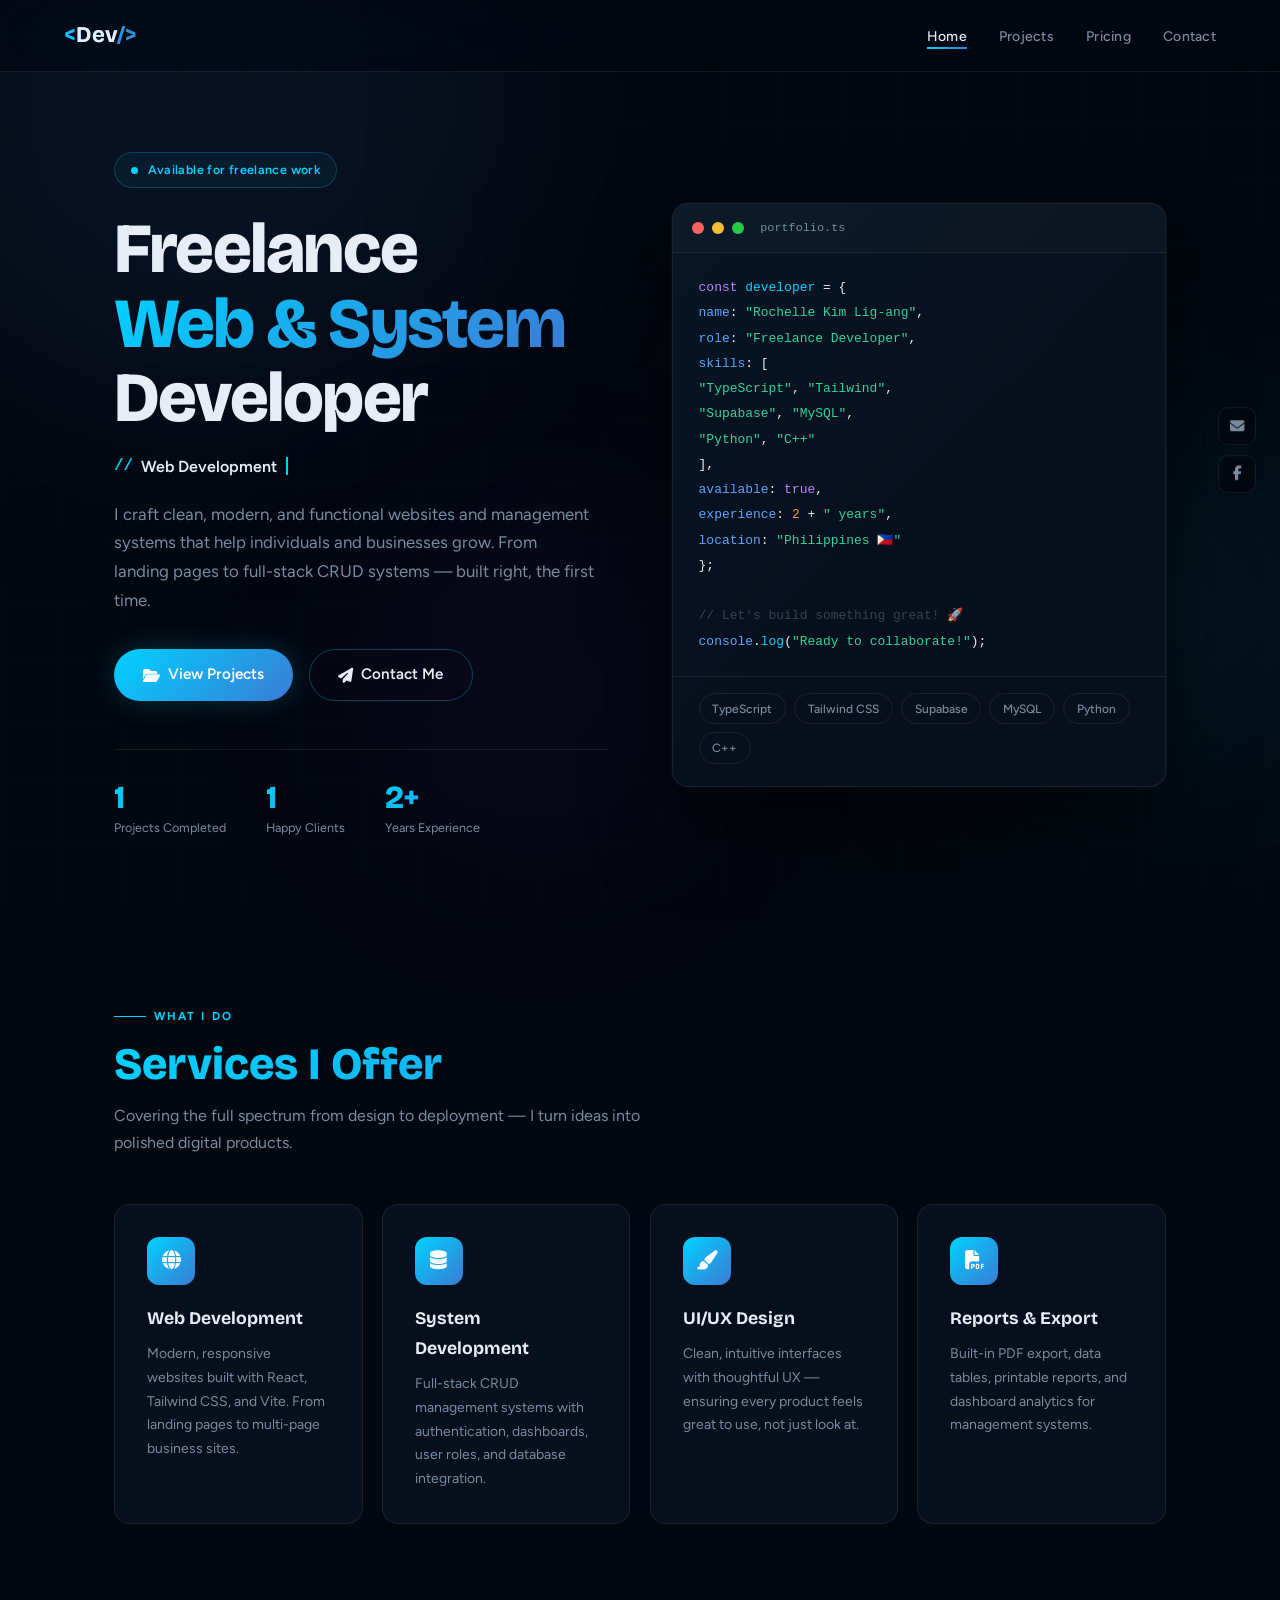
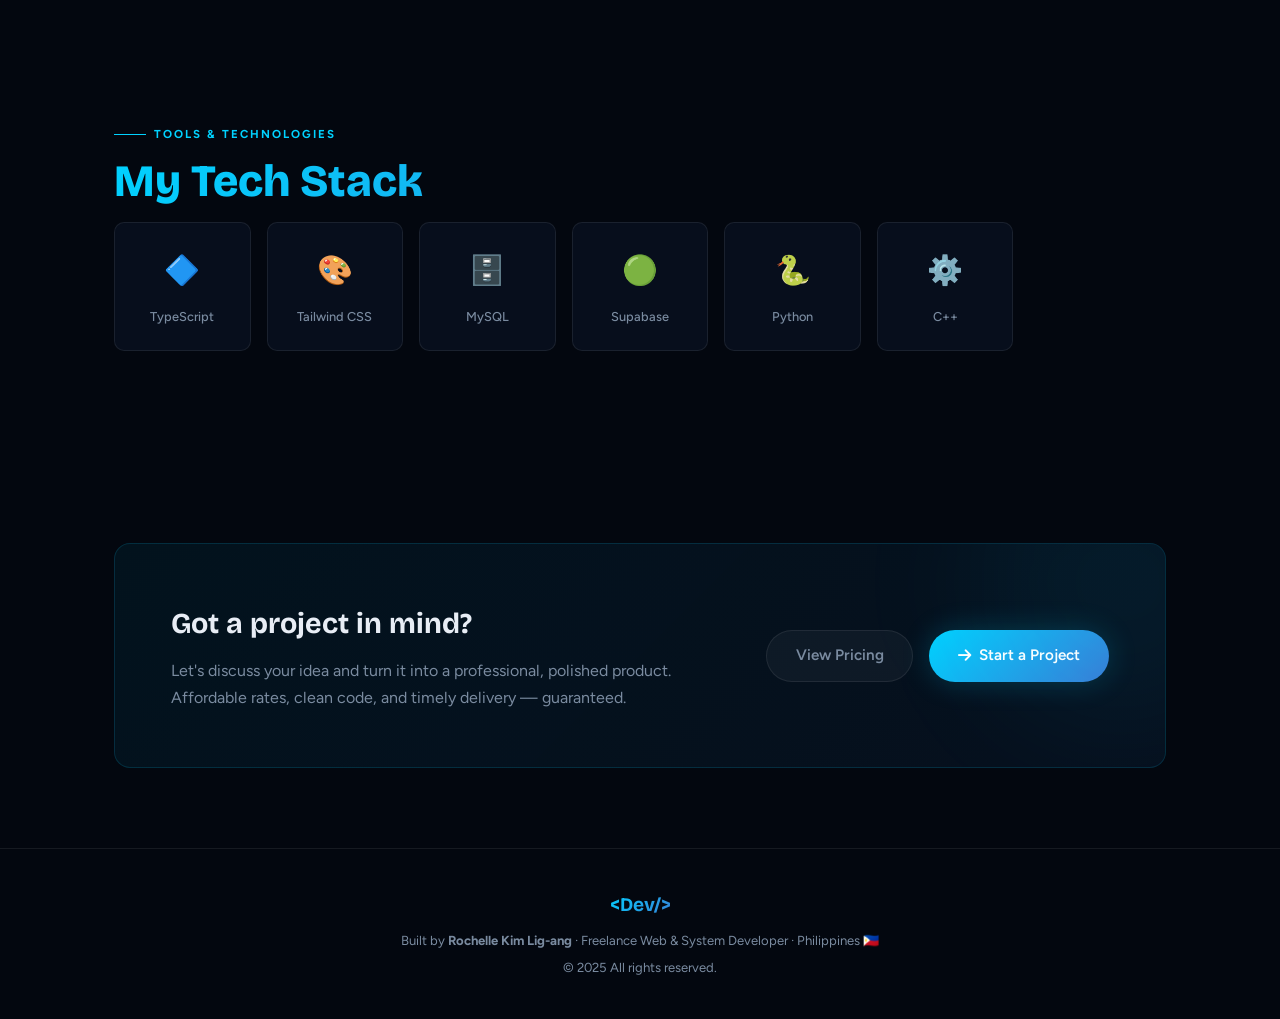
==== commit 9d2b996d: "Update index.html" ====
--- a/index.html
+++ b/index.html
@@ -216,8 +216,8 @@
           <a href="contact.html" class="btn btn-outline"><i class="fas fa-paper-plane"></i> Contact Me</a>
         </div>
         <div class="hero-stats">
-          <div class="stat-item"><div class="stat-num">20+</div><div class="stat-label">Projects Completed</div></div>
-          <div class="stat-item"><div class="stat-num">15+</div><div class="stat-label">Happy Clients</div></div>
+          <div class="stat-item"><div class="stat-num">1</div><div class="stat-label">Projects Completed</div></div>
+          <div class="stat-item"><div class="stat-num">1</div><div class="stat-label">Happy Clients</div></div>
           <div class="stat-item"><div class="stat-num">2+</div><div class="stat-label">Years Experience</div></div>
         </div>
       </div>
